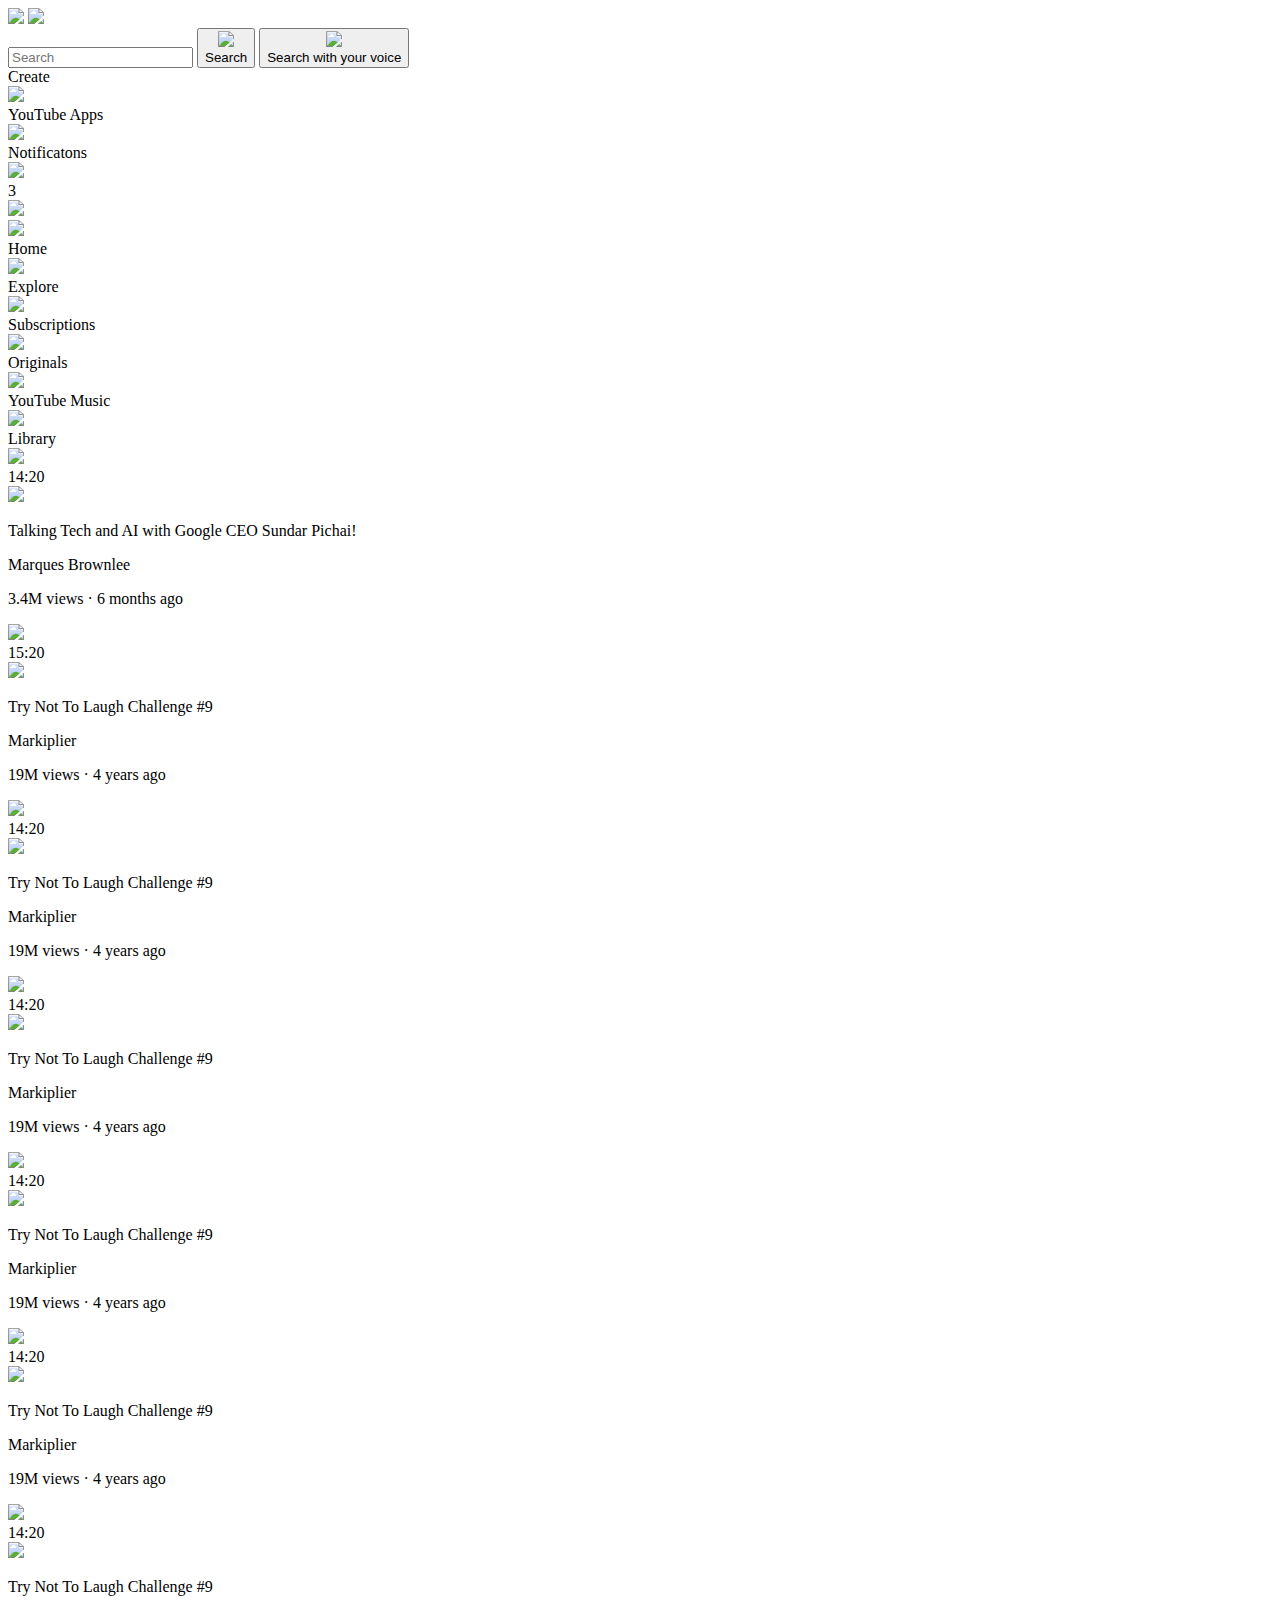
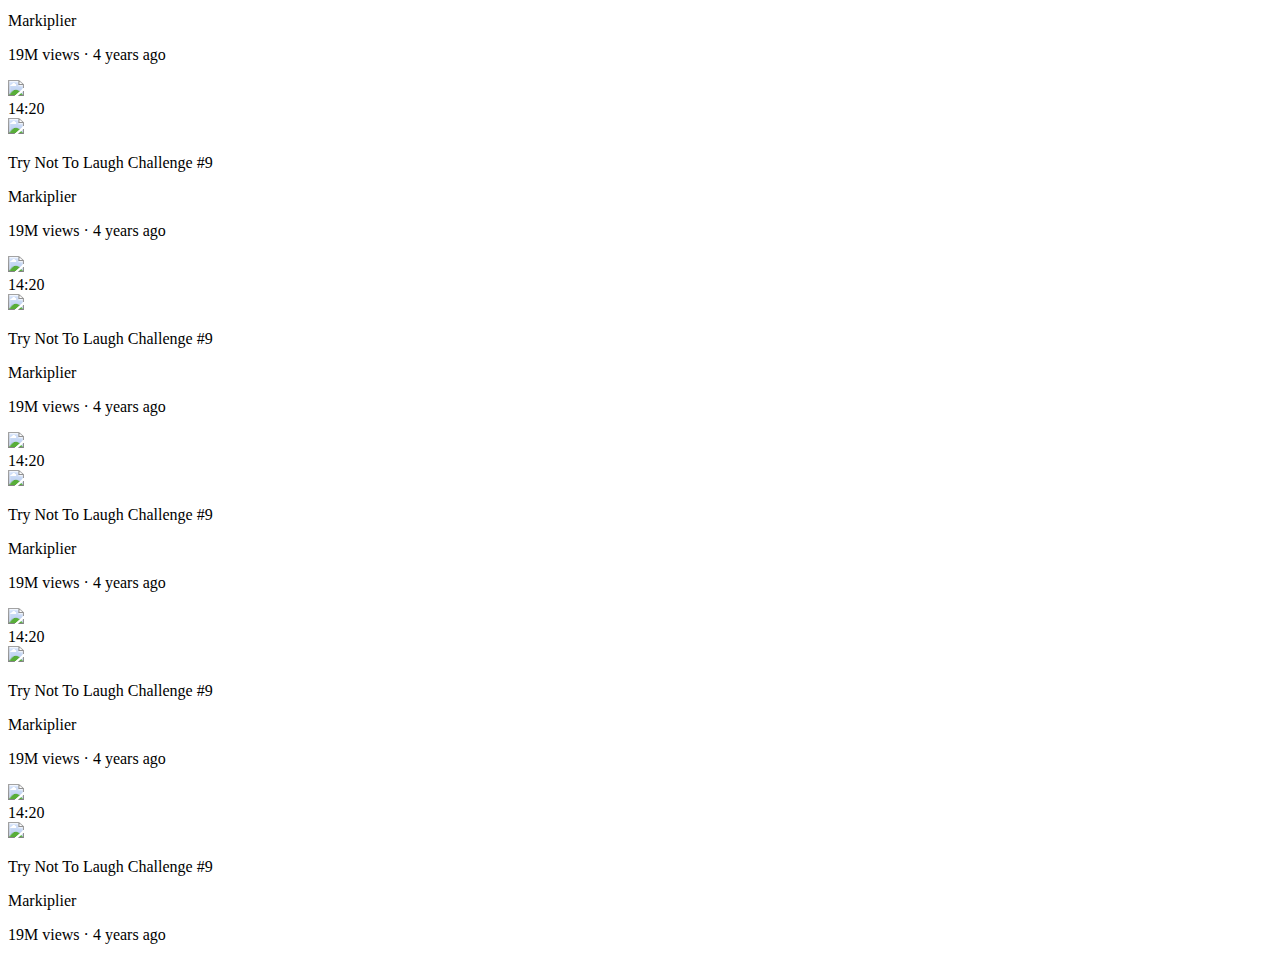
==== Youtube.html @ 20e6ee7e "changed folder name to the correct name" ====
<!DOCTYPE html>
<html lang="en">
<head>
    <link rel="preconnect" href="https://fonts.googleapis.com">
    <link rel="preconnect" href="https://fonts.gstatic.com" crossorigin>
    <link href="https://fonts.googleapis.com/css2?family=Roboto:wght@400;500&display=swap" rel="stylesheet">
    <link rel="stylesheet" href="/Youtube_clone_proj/styles/Styles.css">
    <link rel="stylesheet" href="/Youtube_clone_proj/styles/sidebar.css">
    <link rel="stylesheet" href="/Youtube_clone_proj/styles/header.css">
    <link rel="stylesheet" href="/Youtube_clone_proj/styles/general.css">
    <title>Youtube Clone</title>
    <meta charset="UTF-8">
    <meta http-equiv="X-UA-Compatible" content="IE=edge">
    <meta name="viewport" content="width=device-width, initial-scale=1.0">
</head>
<body>
    <div class="header">
        <div class="left-section">
            <img class="hamburger-menu"src="/Youtube_clone_proj/images/icons/hamburger-menu.svg">
            <img class="yt-logo"src="/Youtube_clone_proj/images/icons/youtube-logo.svg">
       </div>
       <div class="middle-section">
            <input class="search-bar" type="text" placeholder="Search">
            <button class="search-button">
                <img class="search-icon" src="/Youtube_clone_proj/images/icons/search.svg">
                <div class="tooltip">Search</div>
            </button>
            <button class="voice-search-button">
                <img class="voice-search-icon" src="/Youtube_clone_proj/images/icons/voice-search-icon.svg">
                <div class="tooltip">Search with your voice</div>
            </button>
        </div>
        <div class="right-section">
            <div class="upload-icon-container">
                <div class="tooltip">Create</div>
                <img class="upload" src="/Youtube_clone_proj/images/icons/upload.svg">
            </div>
            <div class="youtube-apps-icon-container">
                <div class="tooltip">YouTube Apps</div>
                <img class="yt-apps"src="/Youtube_clone_proj/images/icons/youtube-apps.svg">
            </div>
            
            <div class="notifications-icon-container">
                <div class="tooltip">Notificatons</div>
                <img class="notifications" src="/Youtube_clone_proj/images/icons/notifications.svg">
                <div class="notifications-count">
                    3
                </div>
            </div>
            <img class="main-channel" src="/Youtube_clone_proj/images/channel pictures/D2max3.webp">
        </div>
    <div class="sidebar">
        <div class="sidebar-link">
            <img class="home-icon"src="/Youtube_clone_proj/images/icons/home.svg">
            <div>Home</div>
        </div>
        <div class="sidebar-link">
            <img class="explore-icon"src="/Youtube_clone_proj/images/icons/explore.svg">
            <div>Explore</div>
        </div>
        <div class="sidebar-link">
            <img class="subscriptions-icon"src="/Youtube_clone_proj/images/icons/subscriptions.svg">
            <div>Subscriptions</div>
        </div>
        <div class="sidebar-link">
            <img class="originals-icon"src="/Youtube_clone_proj/images/icons/originals.svg">
            <div>Originals</div>
        </div>
        <div class="sidebar-link">
            <img class="yt-music-icon" src="/Youtube_clone_proj/images/icons/youtube-music.svg">
            <div>YouTube Music</div>
        </div>
        <div class="sidebar-link">
            <img class="library-icon"src="/Youtube_clone_proj/images/icons/library.svg">
            <div>Library</div>
        </div>
    </div>  
    </div>
    <div class="video-grid">
        <div class="video-preview">
            <div class="thumbnail-row">
                <img class="thumbnail" src="/Youtube_clone_proj/images/thumbnails/thumbnail-1(mkbhd_sundar_pichai).webp">
                <div class="video-time">
                    14:20
                </div>
            </div>
            <div class="video-info-grid">
                <div class="channel-picture"> 
                    <img class="profile-picture" src="/Youtube_clone_proj/images/channel pictures/channel-1.jpeg">
                </div>
                <div class="video-info">
                    <p class="video-title">Talking Tech and AI with Google CEO Sundar Pichai!</p>
                    <p class="video-author">Marques Brownlee</p>
                    <p class="video-stats">3.4M views &#183; 6 months ago</p>
                </div>    
            </div>     
        </div>
        <div class="video-preview">
            <div class="thumbnail-row">
                <img class="thumbnail" src="/Youtube_clone_proj/images/thumbnails/thumbnail-2.webp">
                <div class="video-time">
                    15:20
                </div>
            </div> 
            <div class="video-info-grid">
                <div class="channel-picture"> 
                    <img class="profile-picture" src="/Youtube_clone_proj/images/channel pictures/channel-2.jpeg">
                </div>
                <div class="video-info">
                    <p class="video-title">Try Not To Laugh Challenge #9</p>
                <p class="video-author">Markiplier</p>
                <p class="video-stats">19M views &#183; 4 years ago</p>
                </div>    
            </div> 
        </div>
        <div class="video-preview">
            <div class="thumbnail-row">
                <img class="thumbnail" src="/Youtube_clone_proj/images/thumbnails/thumbnail-3.webp">
                <div class="video-time">
                    14:20
                </div>
            </div> 
            <div class="video-info-grid">
                <div class="channel-picture"> 
                    <img class="profile-picture" src="/Youtube_clone_proj/images/channel pictures/channel-3.jpeg">
                </div>
                <div class="video-info">
                    <p class="video-title">Try Not To Laugh Challenge #9</p>
                <p class="video-author">Markiplier</p>
                <p class="video-stats">19M views &#183; 4 years ago</p>
                </div>    
            </div> 
        </div>
        <div class="video-preview">
            <div class="thumbnail-row">
                <img class="thumbnail" src="/Youtube_clone_proj/images/thumbnails/thumbnail-4.webp">
                <div class="video-time">
                    14:20
                </div>
            </div> 
            <div class="video-info-grid">
                <div class="channel-picture"> 
                    <img class="profile-picture" src="/Youtube_clone_proj/images/channel pictures/channel-4.jpeg">
                </div>
                <div class="video-info">
                    <p class="video-title">Try Not To Laugh Challenge #9</p>
                <p class="video-author">Markiplier</p>
                <p class="video-stats">19M views &#183; 4 years ago</p>
                </div>    
            </div> 
        </div>
        <div class="video-preview">
            <div class="thumbnail-row">
                <img class="thumbnail" src="/Youtube_clone_proj/images/thumbnails/thumbnail-5.webp">
                <div class="video-time">
                    14:20
                </div>
            </div> 
            <div class="video-info-grid">
                <div class="channel-picture"> 
                    <img class="profile-picture" src="/Youtube_clone_proj/images/channel pictures/channel-5.jpeg">
                </div>
                <div class="video-info">
                    <p class="video-title">Try Not To Laugh Challenge #9</p>
                <p class="video-author">Markiplier</p>
                <p class="video-stats">19M views &#183; 4 years ago</p>
                </div>    
            </div> 
        </div>
        <div class="video-preview">
            <div class="thumbnail-row">
                <img class="thumbnail" src="/Youtube_clone_proj/images/thumbnails/thumbnail-6.webp">
                <div class="video-time">
                    14:20
                </div>
            </div> 
            <div class="video-info-grid">
                <div class="channel-picture"> 
                    <img class="profile-picture" src="/Youtube_clone_proj/images/channel pictures/channel-6.jpeg">
                </div>
                <div class="video-info">
                    <p class="video-title">Try Not To Laugh Challenge #9</p>
                <p class="video-author">Markiplier</p>
                <p class="video-stats">19M views &#183; 4 years ago</p>
                </div>    
            </div> 
        </div>
        <div class="video-preview">
            <div class="thumbnail-row">
                <img class="thumbnail" src="/Youtube_clone_proj/images/thumbnails/thumbnail-6.webp">
                <div class="video-time">
                    14:20
                </div>
            </div> 
            <div class="video-info-grid">
                <div class="channel-picture"> 
                    <img class="profile-picture" src="/Youtube_clone_proj/images/channel pictures/channel-6.jpeg">
                </div>
                <div class="video-info">
                    <p class="video-title">Try Not To Laugh Challenge #9</p>
                <p class="video-author">Markiplier</p>
                <p class="video-stats">19M views &#183; 4 years ago</p>
                </div>    
            </div> 
        </div>
        <div class="video-preview">
            <div class="thumbnail-row">
                <img class="thumbnail" src="/Youtube_clone_proj/images/thumbnails/thumbnail-6.webp">
                <div class="video-time">
                    14:20
                </div>
            </div> 
            <div class="video-info-grid">
                <div class="channel-picture"> 
                    <img class="profile-picture" src="/Youtube_clone_proj/images/channel pictures/channel-6.jpeg">
                </div>
                <div class="video-info">
                    <p class="video-title">Try Not To Laugh Challenge #9</p>
                <p class="video-author">Markiplier</p>
                <p class="video-stats">19M views &#183; 4 years ago</p>
                </div>    
            </div> 
        </div>
        <div class="video-preview">
            <div class="thumbnail-row">
                <img class="thumbnail" src="/Youtube_clone_proj/images/thumbnails/thumbnail-6.webp">
                <div class="video-time">
                    14:20
                </div>
            </div> 
            <div class="video-info-grid">
                <div class="channel-picture"> 
                    <img class="profile-picture" src="/Youtube_clone_proj/images/channel pictures/channel-6.jpeg">
                </div>
                <div class="video-info">
                    <p class="video-title">Try Not To Laugh Challenge #9</p>
                <p class="video-author">Markiplier</p>
                <p class="video-stats">19M views &#183; 4 years ago</p>
                </div>    
            </div> 
        </div>
        <div class="video-preview">
            <div class="thumbnail-row">
                <img class="thumbnail" src="/Youtube_clone_proj/images/thumbnails/thumbnail-6.webp">
                <div class="video-time">
                    14:20
                </div>
            </div> 
            <div class="video-info-grid">
                <div class="channel-picture"> 
                    <img class="profile-picture" src="/Youtube_clone_proj/images/channel pictures/channel-6.jpeg">
                </div>
                <div class="video-info">
                    <p class="video-title">Try Not To Laugh Challenge #9</p>
                <p class="video-author">Markiplier</p>
                <p class="video-stats">19M views &#183; 4 years ago</p>
                </div>    
            </div> 
        </div>
        <div class="video-preview">
            <div class="thumbnail-row">
                <img class="thumbnail" src="/Youtube_clone_proj/images/thumbnails/thumbnail-6.webp">
                <div class="video-time">
                    14:20
                </div>
            </div> 
            <div class="video-info-grid">
                <div class="channel-picture"> 
                    <img class="profile-picture" src="/Youtube_clone_proj/images/channel pictures/channel-6.jpeg">
                </div>
                <div class="video-info">
                    <p class="video-title">Try Not To Laugh Challenge #9</p>
                <p class="video-author">Markiplier</p>
                <p class="video-stats">19M views &#183; 4 years ago</p>
                </div>    
            </div> 
        </div>
        <div class="video-preview">
            <div class="thumbnail-row">
                <img class="thumbnail" src="/Youtube_clone_proj/images/thumbnails/thumbnail-6.webp">
                <div class="video-time">
                    14:20
                </div>
            </div> 
            <div class="video-info-grid">
                <div class="channel-picture"> 
                    <img class="profile-picture" src="/Youtube_clone_proj/images/channel pictures/channel-6.jpeg">
                </div>
                <div class="video-info">
                    <p class="video-title">Try Not To Laugh Challenge #9</p>
                <p class="video-author">Markiplier</p>
                <p class="video-stats">19M views &#183; 4 years ago</p>
                </div>    
            </div> 
        </div>
</div>
</body>
</html>
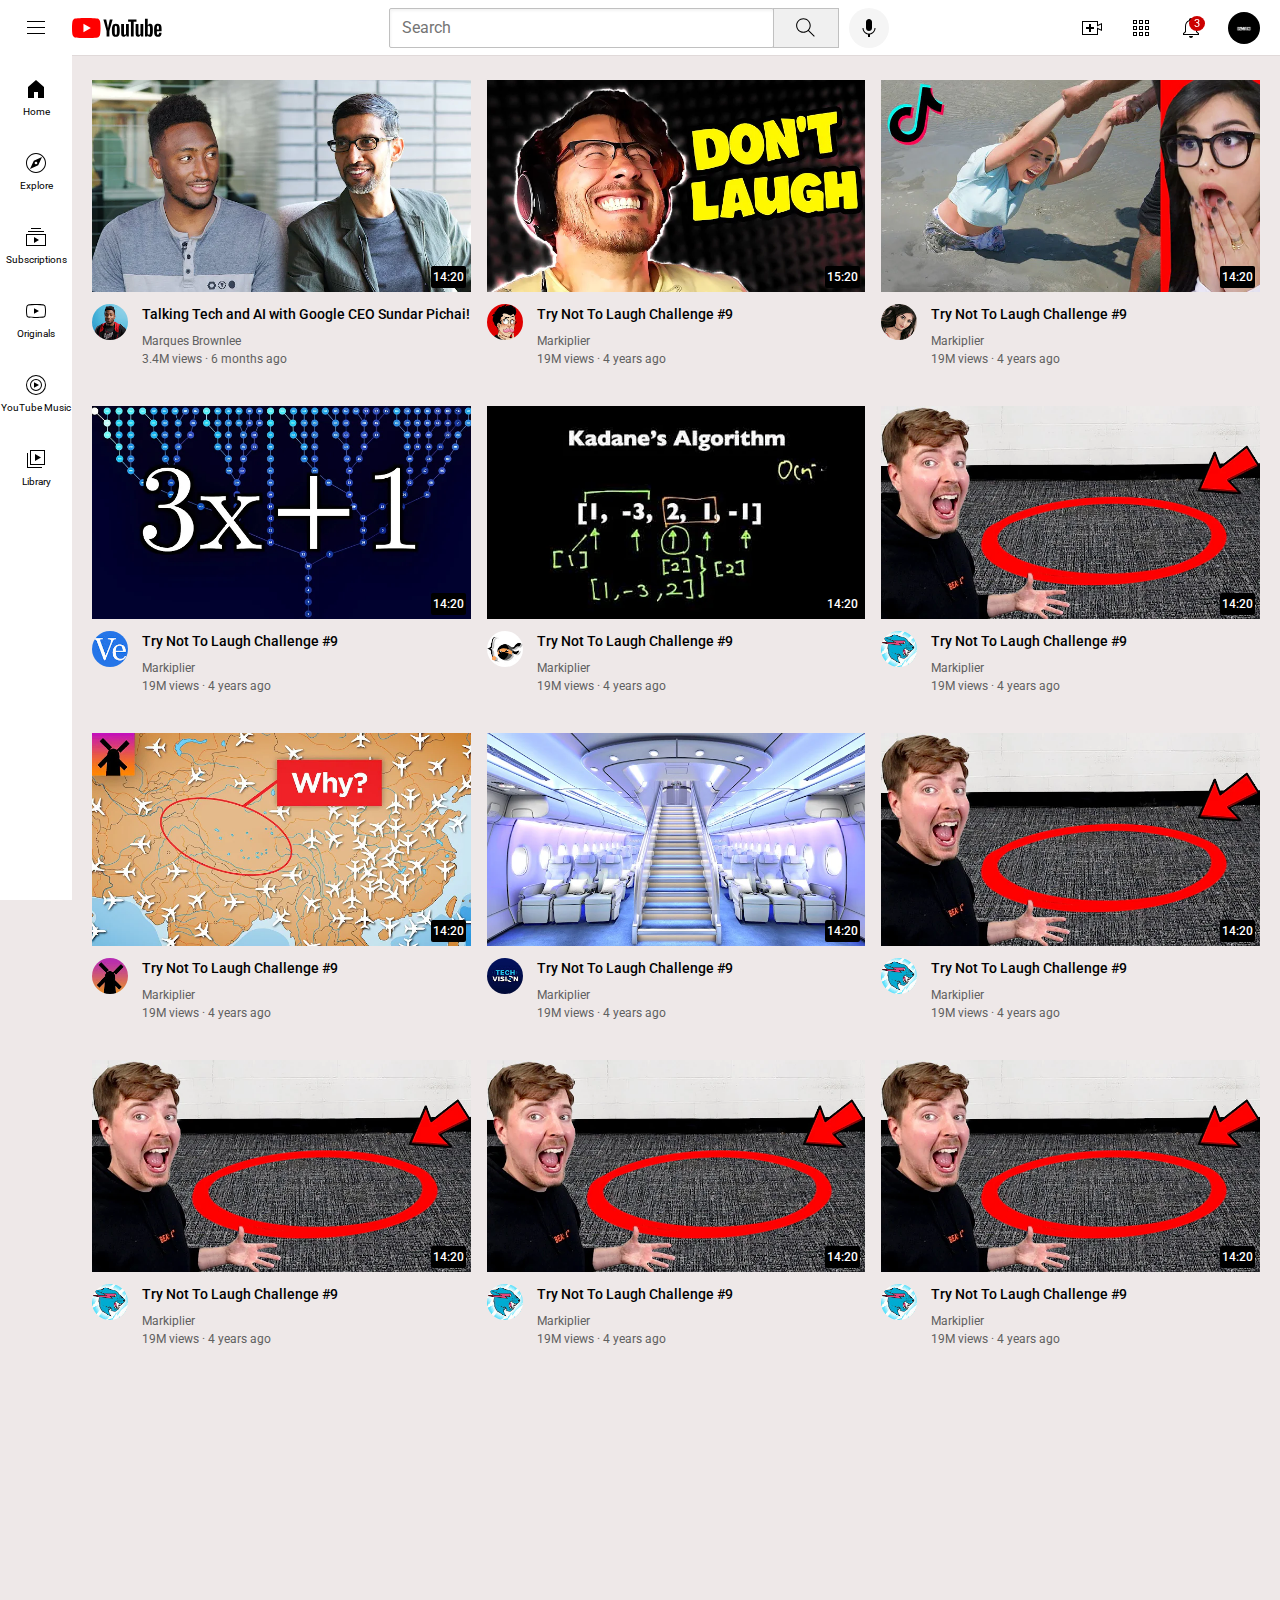
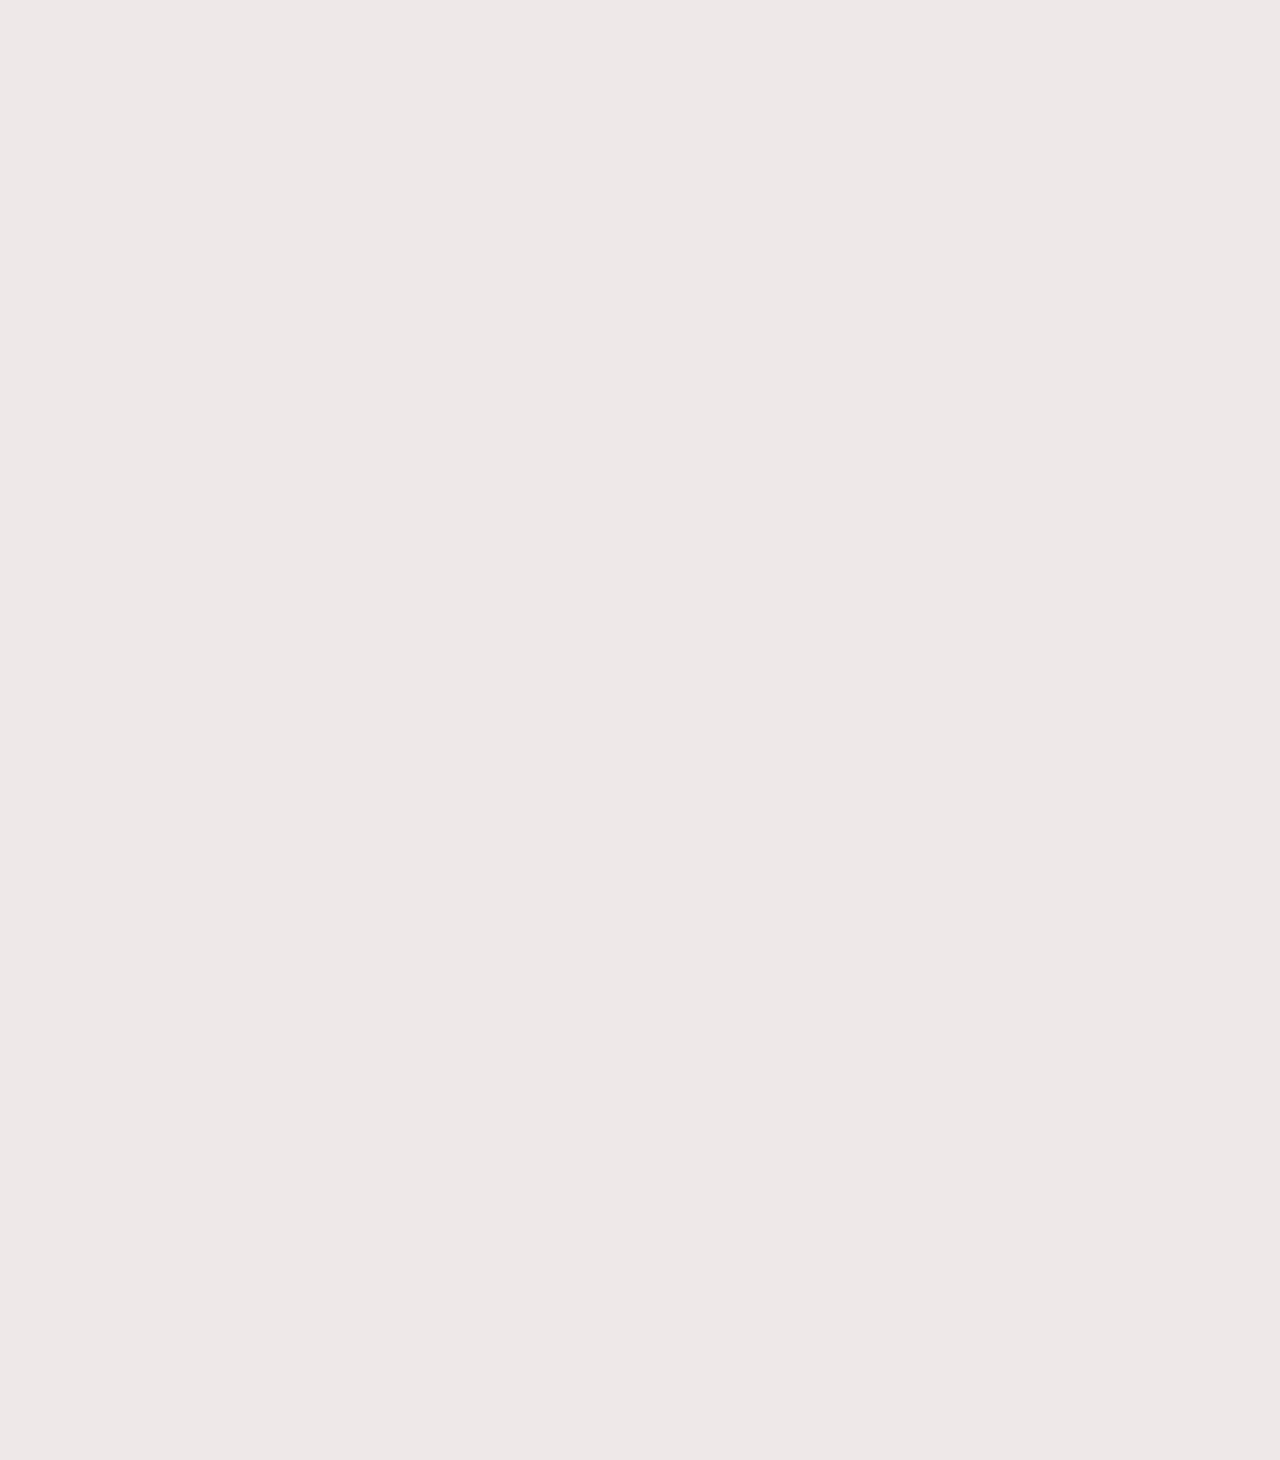
==== commit 72d8ae24: "adjusted values" ====
--- a/Youtube.html
+++ b/Youtube.html
@@ -4,11 +4,11 @@
     <link rel="preconnect" href="https://fonts.googleapis.com">
     <link rel="preconnect" href="https://fonts.gstatic.com" crossorigin>
     <link href="https://fonts.googleapis.com/css2?family=Roboto:wght@400;500&display=swap" rel="stylesheet">
-    <link rel="stylesheet" href="/Youtube_clone_proj/styles/Styles.css">
-    <link rel="stylesheet" href="/Youtube_clone_proj/styles/sidebar.css">
-    <link rel="stylesheet" href="/Youtube_clone_proj/styles/header.css">
-    <link rel="stylesheet" href="/Youtube_clone_proj/styles/general.css">
-    <title>Youtube Clone</title>
+    <link rel="stylesheet" href="/styles/Styles.css">
+    <link rel="stylesheet" href="/styles/sidebar.css">
+    <link rel="stylesheet" href="/styles/header.css">
+    <link rel="stylesheet" href="/styles/general.css">
+    <title>Youtube Clone project cloned form github</title>
     <meta charset="UTF-8">
     <meta http-equiv="X-UA-Compatible" content="IE=edge">
     <meta name="viewport" content="width=device-width, initial-scale=1.0">
@@ -16,62 +16,62 @@
 <body>
     <div class="header">
         <div class="left-section">
-            <img class="hamburger-menu"src="/Youtube_clone_proj/images/icons/hamburger-menu.svg">
-            <img class="yt-logo"src="/Youtube_clone_proj/images/icons/youtube-logo.svg">
+            <img class="hamburger-menu"src="/images/icons/hamburger-menu.svg">
+            <img class="yt-logo"src="/images/icons/youtube-logo.svg">
        </div>
        <div class="middle-section">
             <input class="search-bar" type="text" placeholder="Search">
             <button class="search-button">
-                <img class="search-icon" src="/Youtube_clone_proj/images/icons/search.svg">
+                <img class="search-icon" src="/images/icons/search.svg">
                 <div class="tooltip">Search</div>
             </button>
             <button class="voice-search-button">
-                <img class="voice-search-icon" src="/Youtube_clone_proj/images/icons/voice-search-icon.svg">
+                <img class="voice-search-icon" src="/images/icons/voice-search-icon.svg">
                 <div class="tooltip">Search with your voice</div>
             </button>
         </div>
         <div class="right-section">
             <div class="upload-icon-container">
                 <div class="tooltip">Create</div>
-                <img class="upload" src="/Youtube_clone_proj/images/icons/upload.svg">
+                <img class="upload" src="/images/icons/upload.svg">
             </div>
             <div class="youtube-apps-icon-container">
                 <div class="tooltip">YouTube Apps</div>
-                <img class="yt-apps"src="/Youtube_clone_proj/images/icons/youtube-apps.svg">
+                <img class="yt-apps"src="/images/icons/youtube-apps.svg">
             </div>
             
             <div class="notifications-icon-container">
                 <div class="tooltip">Notificatons</div>
-                <img class="notifications" src="/Youtube_clone_proj/images/icons/notifications.svg">
+                <img class="notifications" src="/images/icons/notifications.svg">
                 <div class="notifications-count">
                     3
                 </div>
             </div>
-            <img class="main-channel" src="/Youtube_clone_proj/images/channel pictures/D2max3.webp">
+            <img class="main-channel" src="/images/channel pictures/D2max3.webp">
         </div>
     <div class="sidebar">
         <div class="sidebar-link">
-            <img class="home-icon"src="/Youtube_clone_proj/images/icons/home.svg">
+            <img class="home-icon"src="/images/icons/home.svg">
             <div>Home</div>
         </div>
         <div class="sidebar-link">
-            <img class="explore-icon"src="/Youtube_clone_proj/images/icons/explore.svg">
+            <img class="explore-icon"src="/images/icons/explore.svg">
             <div>Explore</div>
         </div>
         <div class="sidebar-link">
-            <img class="subscriptions-icon"src="/Youtube_clone_proj/images/icons/subscriptions.svg">
+            <img class="subscriptions-icon"src="/images/icons/subscriptions.svg">
             <div>Subscriptions</div>
         </div>
         <div class="sidebar-link">
-            <img class="originals-icon"src="/Youtube_clone_proj/images/icons/originals.svg">
+            <img class="originals-icon"src="/images/icons/originals.svg">
             <div>Originals</div>
         </div>
         <div class="sidebar-link">
-            <img class="yt-music-icon" src="/Youtube_clone_proj/images/icons/youtube-music.svg">
+            <img class="yt-music-icon" src="/images/icons/youtube-music.svg">
             <div>YouTube Music</div>
         </div>
         <div class="sidebar-link">
-            <img class="library-icon"src="/Youtube_clone_proj/images/icons/library.svg">
+            <img class="library-icon"src="/images/icons/library.svg">
             <div>Library</div>
         </div>
     </div>  
@@ -79,14 +79,14 @@
     <div class="video-grid">
         <div class="video-preview">
             <div class="thumbnail-row">
-                <img class="thumbnail" src="/Youtube_clone_proj/images/thumbnails/thumbnail-1(mkbhd_sundar_pichai).webp">
-                <div class="video-time">
-                    14:20
-                </div>
-            </div>
-            <div class="video-info-grid">
-                <div class="channel-picture"> 
-                    <img class="profile-picture" src="/Youtube_clone_proj/images/channel pictures/channel-1.jpeg">
+                <img class="thumbnail" src="/images/thumbnails/thumbnail-1(mkbhd_sundar_pichai).webp">
+                <div class="video-time">
+                    14:20
+                </div>
+            </div>
+            <div class="video-info-grid">
+                <div class="channel-picture"> 
+                    <img class="profile-picture" src="/images/channel pictures/channel-1.jpeg">
                 </div>
                 <div class="video-info">
                     <p class="video-title">Talking Tech and AI with Google CEO Sundar Pichai!</p>
@@ -97,194 +97,194 @@
         </div>
         <div class="video-preview">
             <div class="thumbnail-row">
-                <img class="thumbnail" src="/Youtube_clone_proj/images/thumbnails/thumbnail-2.webp">
+                <img class="thumbnail" src="/images/thumbnails/thumbnail-2.webp">
                 <div class="video-time">
                     15:20
                 </div>
             </div> 
             <div class="video-info-grid">
                 <div class="channel-picture"> 
-                    <img class="profile-picture" src="/Youtube_clone_proj/images/channel pictures/channel-2.jpeg">
-                </div>
-                <div class="video-info">
-                    <p class="video-title">Try Not To Laugh Challenge #9</p>
-                <p class="video-author">Markiplier</p>
-                <p class="video-stats">19M views &#183; 4 years ago</p>
-                </div>    
-            </div> 
-        </div>
-        <div class="video-preview">
-            <div class="thumbnail-row">
-                <img class="thumbnail" src="/Youtube_clone_proj/images/thumbnails/thumbnail-3.webp">
-                <div class="video-time">
-                    14:20
-                </div>
-            </div> 
-            <div class="video-info-grid">
-                <div class="channel-picture"> 
-                    <img class="profile-picture" src="/Youtube_clone_proj/images/channel pictures/channel-3.jpeg">
-                </div>
-                <div class="video-info">
-                    <p class="video-title">Try Not To Laugh Challenge #9</p>
-                <p class="video-author">Markiplier</p>
-                <p class="video-stats">19M views &#183; 4 years ago</p>
-                </div>    
-            </div> 
-        </div>
-        <div class="video-preview">
-            <div class="thumbnail-row">
-                <img class="thumbnail" src="/Youtube_clone_proj/images/thumbnails/thumbnail-4.webp">
-                <div class="video-time">
-                    14:20
-                </div>
-            </div> 
-            <div class="video-info-grid">
-                <div class="channel-picture"> 
-                    <img class="profile-picture" src="/Youtube_clone_proj/images/channel pictures/channel-4.jpeg">
-                </div>
-                <div class="video-info">
-                    <p class="video-title">Try Not To Laugh Challenge #9</p>
-                <p class="video-author">Markiplier</p>
-                <p class="video-stats">19M views &#183; 4 years ago</p>
-                </div>    
-            </div> 
-        </div>
-        <div class="video-preview">
-            <div class="thumbnail-row">
-                <img class="thumbnail" src="/Youtube_clone_proj/images/thumbnails/thumbnail-5.webp">
-                <div class="video-time">
-                    14:20
-                </div>
-            </div> 
-            <div class="video-info-grid">
-                <div class="channel-picture"> 
-                    <img class="profile-picture" src="/Youtube_clone_proj/images/channel pictures/channel-5.jpeg">
-                </div>
-                <div class="video-info">
-                    <p class="video-title">Try Not To Laugh Challenge #9</p>
-                <p class="video-author">Markiplier</p>
-                <p class="video-stats">19M views &#183; 4 years ago</p>
-                </div>    
-            </div> 
-        </div>
-        <div class="video-preview">
-            <div class="thumbnail-row">
-                <img class="thumbnail" src="/Youtube_clone_proj/images/thumbnails/thumbnail-6.webp">
-                <div class="video-time">
-                    14:20
-                </div>
-            </div> 
-            <div class="video-info-grid">
-                <div class="channel-picture"> 
-                    <img class="profile-picture" src="/Youtube_clone_proj/images/channel pictures/channel-6.jpeg">
-                </div>
-                <div class="video-info">
-                    <p class="video-title">Try Not To Laugh Challenge #9</p>
-                <p class="video-author">Markiplier</p>
-                <p class="video-stats">19M views &#183; 4 years ago</p>
-                </div>    
-            </div> 
-        </div>
-        <div class="video-preview">
-            <div class="thumbnail-row">
-                <img class="thumbnail" src="/Youtube_clone_proj/images/thumbnails/thumbnail-6.webp">
-                <div class="video-time">
-                    14:20
-                </div>
-            </div> 
-            <div class="video-info-grid">
-                <div class="channel-picture"> 
-                    <img class="profile-picture" src="/Youtube_clone_proj/images/channel pictures/channel-6.jpeg">
-                </div>
-                <div class="video-info">
-                    <p class="video-title">Try Not To Laugh Challenge #9</p>
-                <p class="video-author">Markiplier</p>
-                <p class="video-stats">19M views &#183; 4 years ago</p>
-                </div>    
-            </div> 
-        </div>
-        <div class="video-preview">
-            <div class="thumbnail-row">
-                <img class="thumbnail" src="/Youtube_clone_proj/images/thumbnails/thumbnail-6.webp">
-                <div class="video-time">
-                    14:20
-                </div>
-            </div> 
-            <div class="video-info-grid">
-                <div class="channel-picture"> 
-                    <img class="profile-picture" src="/Youtube_clone_proj/images/channel pictures/channel-6.jpeg">
-                </div>
-                <div class="video-info">
-                    <p class="video-title">Try Not To Laugh Challenge #9</p>
-                <p class="video-author">Markiplier</p>
-                <p class="video-stats">19M views &#183; 4 years ago</p>
-                </div>    
-            </div> 
-        </div>
-        <div class="video-preview">
-            <div class="thumbnail-row">
-                <img class="thumbnail" src="/Youtube_clone_proj/images/thumbnails/thumbnail-6.webp">
-                <div class="video-time">
-                    14:20
-                </div>
-            </div> 
-            <div class="video-info-grid">
-                <div class="channel-picture"> 
-                    <img class="profile-picture" src="/Youtube_clone_proj/images/channel pictures/channel-6.jpeg">
-                </div>
-                <div class="video-info">
-                    <p class="video-title">Try Not To Laugh Challenge #9</p>
-                <p class="video-author">Markiplier</p>
-                <p class="video-stats">19M views &#183; 4 years ago</p>
-                </div>    
-            </div> 
-        </div>
-        <div class="video-preview">
-            <div class="thumbnail-row">
-                <img class="thumbnail" src="/Youtube_clone_proj/images/thumbnails/thumbnail-6.webp">
-                <div class="video-time">
-                    14:20
-                </div>
-            </div> 
-            <div class="video-info-grid">
-                <div class="channel-picture"> 
-                    <img class="profile-picture" src="/Youtube_clone_proj/images/channel pictures/channel-6.jpeg">
-                </div>
-                <div class="video-info">
-                    <p class="video-title">Try Not To Laugh Challenge #9</p>
-                <p class="video-author">Markiplier</p>
-                <p class="video-stats">19M views &#183; 4 years ago</p>
-                </div>    
-            </div> 
-        </div>
-        <div class="video-preview">
-            <div class="thumbnail-row">
-                <img class="thumbnail" src="/Youtube_clone_proj/images/thumbnails/thumbnail-6.webp">
-                <div class="video-time">
-                    14:20
-                </div>
-            </div> 
-            <div class="video-info-grid">
-                <div class="channel-picture"> 
-                    <img class="profile-picture" src="/Youtube_clone_proj/images/channel pictures/channel-6.jpeg">
-                </div>
-                <div class="video-info">
-                    <p class="video-title">Try Not To Laugh Challenge #9</p>
-                <p class="video-author">Markiplier</p>
-                <p class="video-stats">19M views &#183; 4 years ago</p>
-                </div>    
-            </div> 
-        </div>
-        <div class="video-preview">
-            <div class="thumbnail-row">
-                <img class="thumbnail" src="/Youtube_clone_proj/images/thumbnails/thumbnail-6.webp">
-                <div class="video-time">
-                    14:20
-                </div>
-            </div> 
-            <div class="video-info-grid">
-                <div class="channel-picture"> 
-                    <img class="profile-picture" src="/Youtube_clone_proj/images/channel pictures/channel-6.jpeg">
+                    <img class="profile-picture" src="/images/channel pictures/channel-2.jpeg">
+                </div>
+                <div class="video-info">
+                    <p class="video-title">Try Not To Laugh Challenge #9</p>
+                <p class="video-author">Markiplier</p>
+                <p class="video-stats">19M views &#183; 4 years ago</p>
+                </div>    
+            </div> 
+        </div>
+        <div class="video-preview">
+            <div class="thumbnail-row">
+                <img class="thumbnail" src="/images/thumbnails/thumbnail-3.webp">
+                <div class="video-time">
+                    14:20
+                </div>
+            </div> 
+            <div class="video-info-grid">
+                <div class="channel-picture"> 
+                    <img class="profile-picture" src="/images/channel pictures/channel-3.jpeg">
+                </div>
+                <div class="video-info">
+                    <p class="video-title">Try Not To Laugh Challenge #9</p>
+                <p class="video-author">Markiplier</p>
+                <p class="video-stats">19M views &#183; 4 years ago</p>
+                </div>    
+            </div> 
+        </div>
+        <div class="video-preview">
+            <div class="thumbnail-row">
+                <img class="thumbnail" src="/images/thumbnails/thumbnail-4.webp">
+                <div class="video-time">
+                    14:20
+                </div>
+            </div> 
+            <div class="video-info-grid">
+                <div class="channel-picture"> 
+                    <img class="profile-picture" src="/images/channel pictures/channel-4.jpeg">
+                </div>
+                <div class="video-info">
+                    <p class="video-title">Try Not To Laugh Challenge #9</p>
+                <p class="video-author">Markiplier</p>
+                <p class="video-stats">19M views &#183; 4 years ago</p>
+                </div>    
+            </div> 
+        </div>
+        <div class="video-preview">
+            <div class="thumbnail-row">
+                <img class="thumbnail" src="/images/thumbnails/thumbnail-5.webp">
+                <div class="video-time">
+                    14:20
+                </div>
+            </div> 
+            <div class="video-info-grid">
+                <div class="channel-picture"> 
+                    <img class="profile-picture" src="/images/channel pictures/channel-5.jpeg">
+                </div>
+                <div class="video-info">
+                    <p class="video-title">Try Not To Laugh Challenge #9</p>
+                <p class="video-author">Markiplier</p>
+                <p class="video-stats">19M views &#183; 4 years ago</p>
+                </div>    
+            </div> 
+        </div>
+        <div class="video-preview">
+            <div class="thumbnail-row">
+                <img class="thumbnail" src="/images/thumbnails/thumbnail-6.webp">
+                <div class="video-time">
+                    14:20
+                </div>
+            </div> 
+            <div class="video-info-grid">
+                <div class="channel-picture"> 
+                    <img class="profile-picture" src="/images/channel pictures/channel-6.jpeg">
+                </div>
+                <div class="video-info">
+                    <p class="video-title">Try Not To Laugh Challenge #9</p>
+                <p class="video-author">Markiplier</p>
+                <p class="video-stats">19M views &#183; 4 years ago</p>
+                </div>    
+            </div> 
+        </div>
+        <div class="video-preview">
+            <div class="thumbnail-row">
+                <img class="thumbnail" src="/images/thumbnails/thumbnail-7.webp">
+                <div class="video-time">
+                    14:20
+                </div>
+            </div> 
+            <div class="video-info-grid">
+                <div class="channel-picture"> 
+                    <img class="profile-picture" src="/images/channel pictures/channel-7.jpeg">
+                </div>
+                <div class="video-info">
+                    <p class="video-title">Try Not To Laugh Challenge #9</p>
+                <p class="video-author">Markiplier</p>
+                <p class="video-stats">19M views &#183; 4 years ago</p>
+                </div>    
+            </div> 
+        </div>
+        <div class="video-preview">
+            <div class="thumbnail-row">
+                <img class="thumbnail" src="/images/thumbnails/thumbnail-8.webp">
+                <div class="video-time">
+                    14:20
+                </div>
+            </div> 
+            <div class="video-info-grid">
+                <div class="channel-picture"> 
+                    <img class="profile-picture" src="/images/channel pictures/channel-8.jpeg">
+                </div>
+                <div class="video-info">
+                    <p class="video-title">Try Not To Laugh Challenge #9</p>
+                <p class="video-author">Markiplier</p>
+                <p class="video-stats">19M views &#183; 4 years ago</p>
+                </div>    
+            </div> 
+        </div>
+        <div class="video-preview">
+            <div class="thumbnail-row">
+                <img class="thumbnail" src="/images/thumbnails/thumbnail-6.webp">
+                <div class="video-time">
+                    14:20
+                </div>
+            </div> 
+            <div class="video-info-grid">
+                <div class="channel-picture"> 
+                    <img class="profile-picture" src="/images/channel pictures/channel-6.jpeg">
+                </div>
+                <div class="video-info">
+                    <p class="video-title">Try Not To Laugh Challenge #9</p>
+                <p class="video-author">Markiplier</p>
+                <p class="video-stats">19M views &#183; 4 years ago</p>
+                </div>    
+            </div> 
+        </div>
+        <div class="video-preview">
+            <div class="thumbnail-row">
+                <img class="thumbnail" src="/images/thumbnails/thumbnail-6.webp">
+                <div class="video-time">
+                    14:20
+                </div>
+            </div> 
+            <div class="video-info-grid">
+                <div class="channel-picture"> 
+                    <img class="profile-picture" src="/images/channel pictures/channel-6.jpeg">
+                </div>
+                <div class="video-info">
+                    <p class="video-title">Try Not To Laugh Challenge #9</p>
+                <p class="video-author">Markiplier</p>
+                <p class="video-stats">19M views &#183; 4 years ago</p>
+                </div>    
+            </div> 
+        </div>
+        <div class="video-preview">
+            <div class="thumbnail-row">
+                <img class="thumbnail" src="/images/thumbnails/thumbnail-6.webp">
+                <div class="video-time">
+                    14:20
+                </div>
+            </div> 
+            <div class="video-info-grid">
+                <div class="channel-picture"> 
+                    <img class="profile-picture" src="/images/channel pictures/channel-6.jpeg">
+                </div>
+                <div class="video-info">
+                    <p class="video-title">Try Not To Laugh Challenge #9</p>
+                <p class="video-author">Markiplier</p>
+                <p class="video-stats">19M views &#183; 4 years ago</p>
+                </div>    
+            </div> 
+        </div>
+        <div class="video-preview">
+            <div class="thumbnail-row">
+                <img class="thumbnail" src="/images/thumbnails/thumbnail-6.webp">
+                <div class="video-time">
+                    14:20
+                </div>
+            </div> 
+            <div class="video-info-grid">
+                <div class="channel-picture"> 
+                    <img class="profile-picture" src="/images/channel pictures/channel-6.jpeg">
                 </div>
                 <div class="video-info">
                     <p class="video-title">Try Not To Laugh Challenge #9</p>
--- a/styles/Styles.css
+++ b/styles/Styles.css
@@ -0,0 +1,94 @@
+.video-grid{
+    display: grid;
+    grid-template-columns: 1fr 1fr 1fr;
+    column-gap: 16px;   
+    row-gap: 40px;
+    padding: 20px;
+}
+
+@media (max-width: 800px) {
+    .video-grid{
+        grid-template-columns: 1fr 1fr;
+    }
+    
+}
+
+@media (min-width: 1300px) {
+    .video-grid{
+        grid-template-columns: 1fr 1fr 1fr 1fr;
+    }
+    
+}
+.thumbnail-row{
+    margin-bottom: 8px;
+    position: relative;
+} 
+
+.thumbnail{
+    width: 100%;
+}
+
+
+.video-info-grid{
+    display: grid;
+    grid-template-columns: 50px 1fr ;
+}
+
+.video-title{
+    font-size: 14px;
+    margin-top: 0;   
+    font-weight: 500;
+    line-height:20px;
+    margin-bottom: 10px;
+}
+
+.video-author{
+    font-size: 12px;
+    color:rgb(96,96,96);
+    margin-bottom: 4px;
+}
+
+.video-stats{
+    font-size: 12px;
+    color:rgb(96,96,96);
+}
+
+.profile-picture{
+    width:36px;
+    border-radius: 50px ;
+}
+
+.video-time{
+    background-color: black;
+    color:white;
+    position: absolute ;
+    right:5px;
+    bottom:8px;
+    font-family: Roboto,sans-serif;
+    font-size: 12px;
+    font-weight: 500;
+    padding-left: 2px;
+    padding-right: 2px;
+    padding-top: 4px;
+    padding-bottom: 4px;
+    border-radius: 2px;
+}
+
+.notifications-icon-container{
+    position: relative;
+}
+
+.notifications-count{
+    position: absolute;
+    top:0px;
+    right:-2px;
+    font-size: 11px;
+    font-family: Roboto, sans-serif;
+    background-color: #cc0000;
+    border-radius: 50%;
+    color:white;
+    padding-left: 5px;
+    padding-right: 5px;
+    padding-top: 1px;
+    padding-bottom: 1px;
+}--- a/styles/sidebar.css
+++ b/styles/sidebar.css
@@ -0,0 +1,34 @@
+.sidebar{
+    position: fixed;
+    top:55px;
+    left:0;
+    bottom: 0;
+    width:72px;
+    background-color: white;
+    padding-top: 5px;
+    z-index: 200;
+}
+
+.sidebar-link{
+    height: 74px;
+    display: flex;
+    align-items: center;
+    justify-content: center;
+    flex-direction: column;
+}
+
+.sidebar-link:hover{
+    background-color: rgb(233, 233, 233);
+    cursor: pointer;
+}
+
+.sidebar-link img{
+    height: 24px;
+    margin-bottom: 5px;
+}
+
+.sidebar-link div{
+    font-family: Roboto, sans-serif;
+    font-size: 10px;
+    
+}--- a/styles/header.css
+++ b/styles/header.css
@@ -0,0 +1,153 @@
+.header{
+    height:55px;
+    display: flex;
+    flex-direction: row;
+    justify-content: space-between;
+    position: fixed;
+    top: 0;
+    left: 0;
+    right: 0;
+    background-color: white;
+    border : solid;
+    border-top: none;
+    border-left: none;
+    border-right: none;
+    border-bottom-color: rgb(224, 217, 217);
+    border-width: 1px;
+    z-index: 100;
+}
+
+.left-section{
+    display: flex;
+    align-items: center;
+}
+
+.middle-section{
+    flex:1;
+    margin-left: 70px;
+    margin-right: 35px;
+    max-width: 500px;
+    display: flex;
+    align-items: center;
+}
+
+.right-section{
+    width:180px;
+    display: flex;
+    align-items: center;
+    justify-content: space-between;
+    margin-right: 20px;
+    flex-shrink: 0;
+}
+
+.hamburger-menu{
+    height: 24px;
+    margin-left: 24px;
+    margin-right: 24px;
+}
+
+.yt-logo{
+    height: 20px;
+
+}
+
+.search-bar{
+    flex:1;
+    height: 36px;
+    padding-left: 12px;
+    font-size: 16px;
+    border-width: 1px; 
+    border-style: solid;
+    border-color: rgb(192, 192, 192);
+    border-radius: 2px;
+    box-shadow: inset 1px 2px 3px 
+    rgba(0,0,0,0.05);
+    width:0;
+
+}
+
+.search-bar::placeholder{
+    font-family: Roboto, sans-serif;
+    font-size: 16px;
+       
+}
+
+.search-button{
+    height: 40px;
+    width: 66px;
+    background-color: rgb(240, 240, 240);
+    border-width: 1px;
+    border-style: solid; 
+    border-color: rgb(192, 192, 192);
+    margin-left: -1px;
+    margin-right: 10px;
+    position: relative;
+}
+
+.search-button,.voice-search-button,.upload-icon-container,.youtube-apps-icon-container,
+.notifications-icon-container{
+    display: flex;
+    justify-content: center;
+    align-items: center;
+    position: relative;
+}
+
+.search-button .tooltip,.voice-search-button .tooltip,.upload-icon-container .tooltip,
+.youtube-apps-icon-container .tooltip,.notifications-icon-container .tooltip{
+    position: absolute;
+    background-color: grey;
+    color: white;
+    padding-top: 4px;
+    padding-bottom: 4px;
+    padding-left: 8px;
+    padding-right: 8px;
+    border-radius: 4px;
+    font-size: 12px;
+    font-family: Roboto,sans-serif;
+    bottom: -30px;
+    opacity: 0;
+    transition: opacity 0.15s;
+    pointer-events: none;
+    white-space: nowrap;
+}
+
+.search-button:hover .tooltip,.voice-search-button:hover .tooltip,
+.upload-icon-container:hover .tooltip,
+.youtube-apps-icon-container:hover .tooltip,.notifications-icon-container:hover .tooltip{
+    opacity: 1;
+}
+
+.search-button:hover,.voice-search-button:hover ,
+.upload-icon-container:hover ,
+.youtube-apps-icon-container:hover ,.notifications-icon-container:hover {
+    cursor: pointer;
+}
+
+.search-icon{
+    height: 25px;
+    
+}
+ 
+.voice-search-button{
+    height: 40px;
+    width: 40px;
+    border-radius: 20px;
+    background-color:rgb(245, 245, 245);
+    border: none;
+    position: relative;
+}
+ 
+
+.voice-search-icon{
+    height: 24px;
+}
+
+.upload,.notifications,.yt-apps{
+    height: 24px;
+}
+
+.main-channel{
+    height: 32px;
+    border-radius: 23px;
+}
+
--- a/styles/general.css
+++ b/styles/general.css
@@ -0,0 +1,13 @@
+p{
+    font-family: 'Roboto', sans-serif;
+    margin-top:0;
+    margin-bottom: 0;
+}
+
+body{
+    margin:0;
+    padding-top: 60px;
+    padding-left: 72px;
+    height: 3000px;
+    background-color: rgb(238, 232, 232);
+}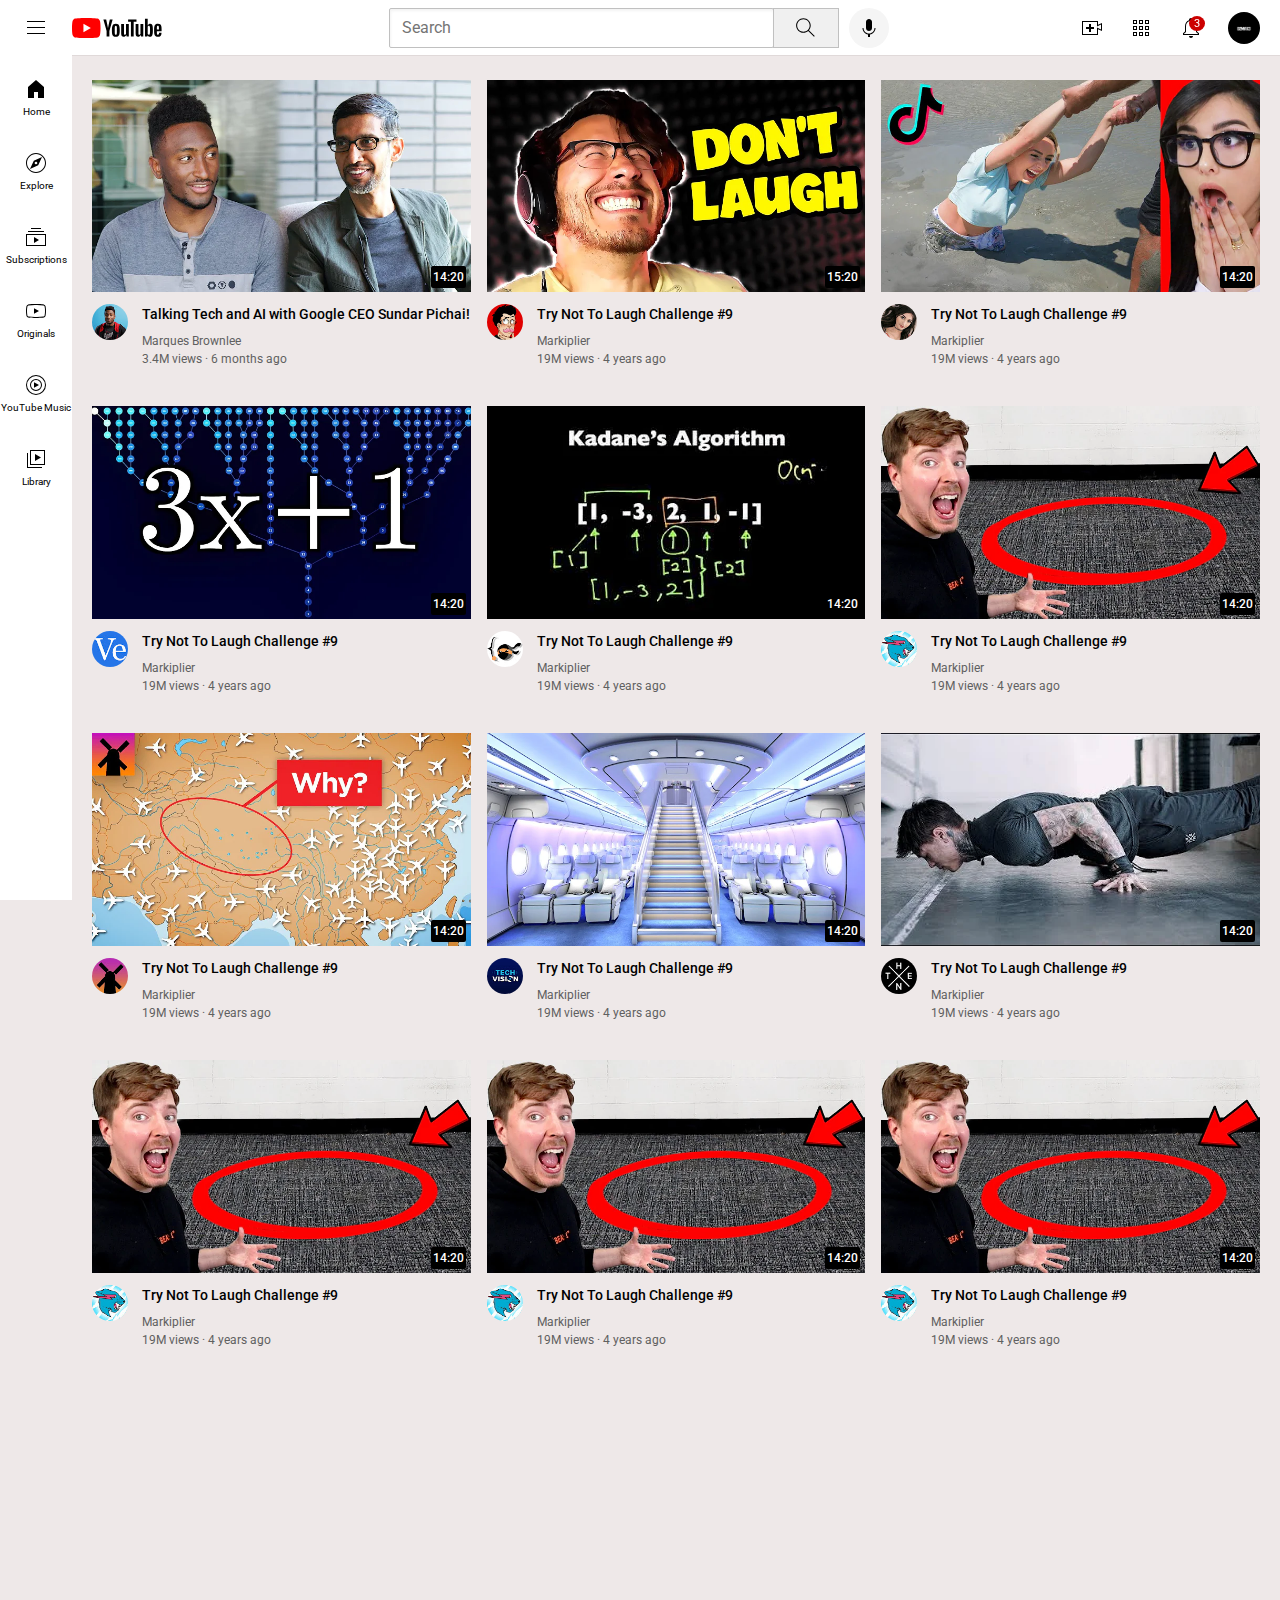
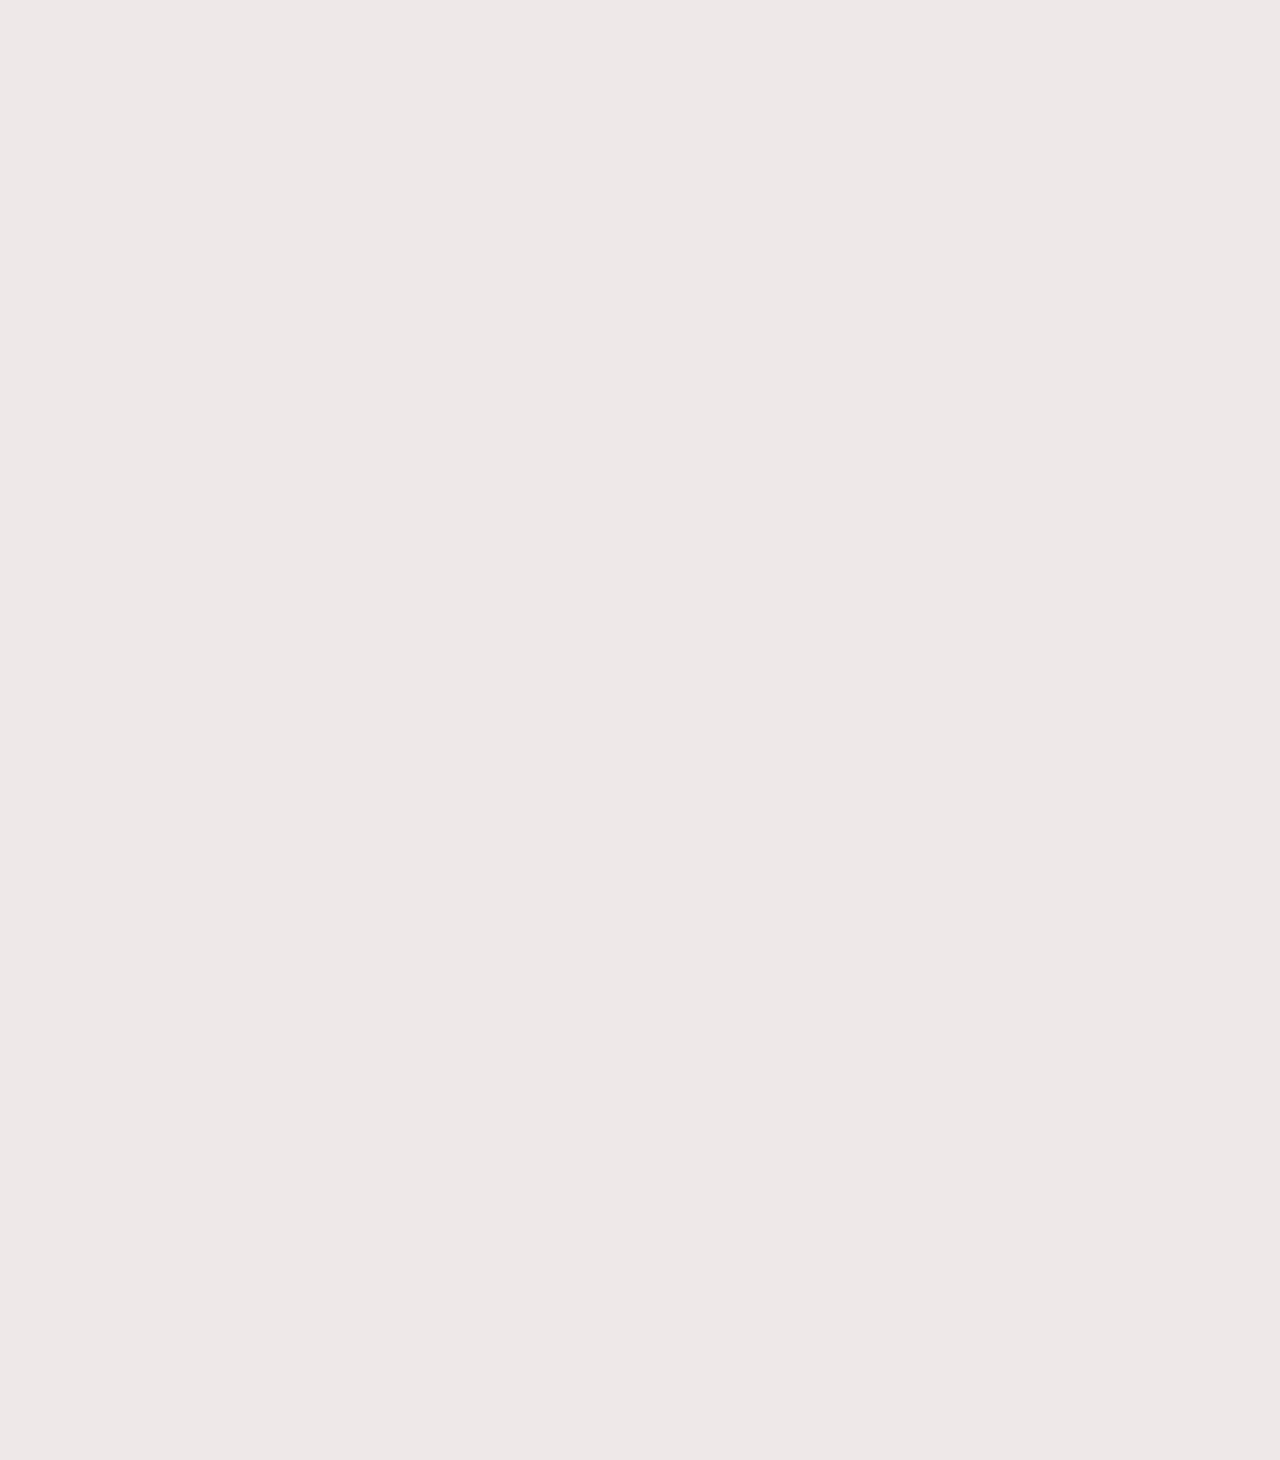
==== commit 5d6d0e5b: "added (9) to the grid" ====
--- a/Youtube.html
+++ b/Youtube.html
@@ -8,7 +8,7 @@
     <link rel="stylesheet" href="/styles/sidebar.css">
     <link rel="stylesheet" href="/styles/header.css">
     <link rel="stylesheet" href="/styles/general.css">
-    <title>Youtube Clone project cloned form github</title>
+    <title>Youtube Clone project</title>
     <meta charset="UTF-8">
     <meta http-equiv="X-UA-Compatible" content="IE=edge">
     <meta name="viewport" content="width=device-width, initial-scale=1.0">
@@ -223,14 +223,14 @@
         </div>
         <div class="video-preview">
             <div class="thumbnail-row">
-                <img class="thumbnail" src="/images/thumbnails/thumbnail-6.webp">
-                <div class="video-time">
-                    14:20
-                </div>
-            </div> 
-            <div class="video-info-grid">
-                <div class="channel-picture"> 
-                    <img class="profile-picture" src="/images/channel pictures/channel-6.jpeg">
+                <img class="thumbnail" src="/images/thumbnails/thumbnail-9.webp">
+                <div class="video-time">
+                    14:20
+                </div>
+            </div> 
+            <div class="video-info-grid">
+                <div class="channel-picture"> 
+                    <img class="profile-picture" src="/images/channel pictures/channel-9.jpeg">
                 </div>
                 <div class="video-info">
                     <p class="video-title">Try Not To Laugh Challenge #9</p>
